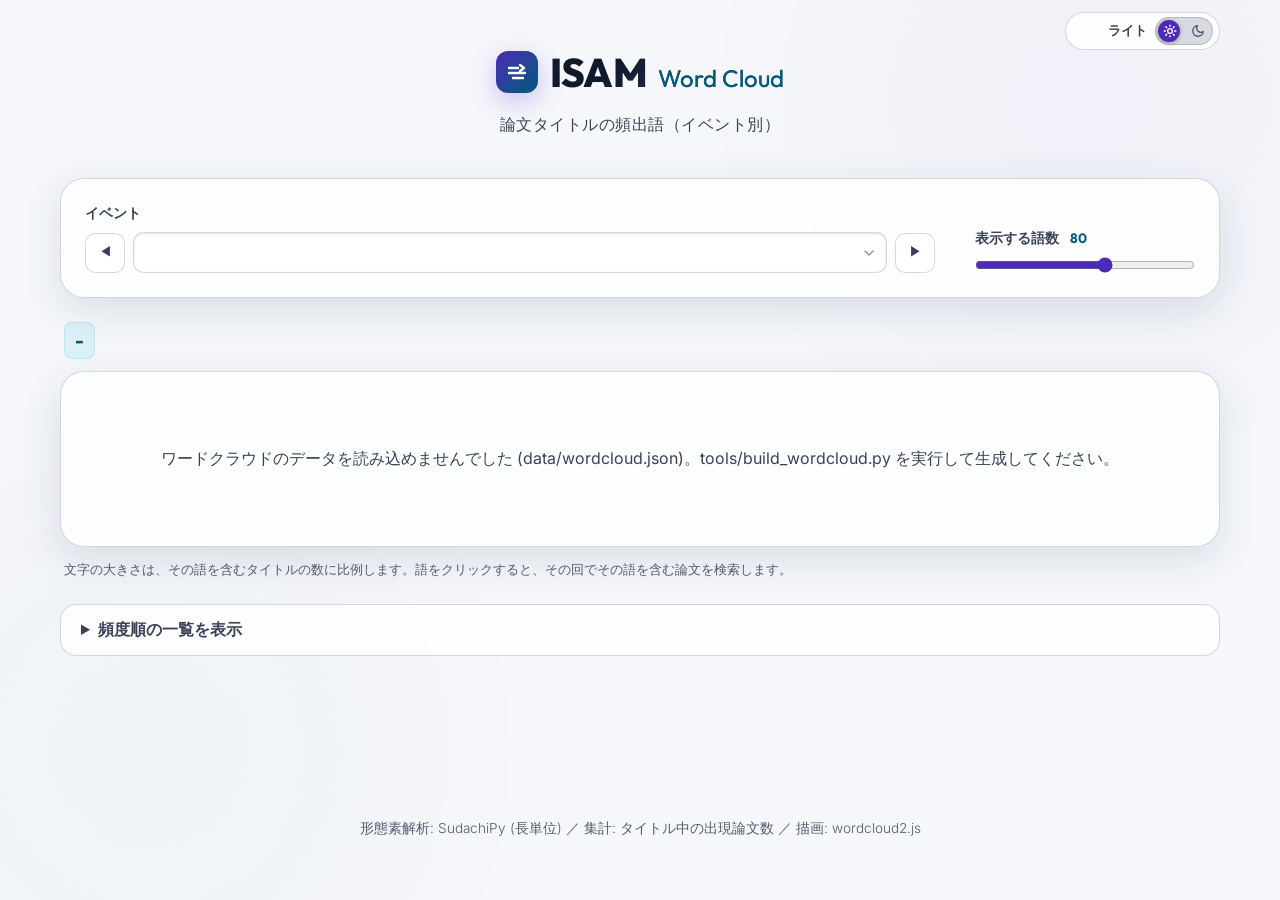
==== wordcloud.html @ af77910d "feat(wordcloud): add standalone wordcloud.html (wordcloud2.js, theme-aware) - イベント選択/語数スライダ/頻度順一覧/語ク" ====
<!DOCTYPE html>
<html lang="ja">
<head>
    <meta charset="UTF-8">
    <meta name="viewport" content="width=device-width, initial-scale=1.0">
    <title>ワードクラウド｜ISAM 情報セキュリティ学術研究マップ</title>
    <meta name="description" content="CSS・SCIS の各回の論文タイトルから形態素解析で抽出した頻出語をワードクラウドで表示します。">

    <!-- テーマ(ダーク/ライト)を描画前に適用: 保存値 → OS設定 → ダーク (index.html と共通) -->
    <script>
        (function () {
            var theme = 'dark';
            try {
                var saved = localStorage.getItem('isam-theme');
                if (saved === 'light' || saved === 'dark') {
                    theme = saved;
                } else if (window.matchMedia && window.matchMedia('(prefers-color-scheme: light)').matches) {
                    theme = 'light';
                }
            } catch (e) {
                if (window.matchMedia && window.matchMedia('(prefers-color-scheme: light)').matches) theme = 'light';
            }
            document.documentElement.setAttribute('data-theme', theme);
        })();
    </script>

    <link rel="preconnect" href="https://fonts.googleapis.com">
    <link rel="preconnect" href="https://fonts.gstatic.com" crossorigin>
    <link href="https://fonts.googleapis.com/css2?family=Inter:wght@300;400;500;600;700&family=Outfit:wght@400;600;700;800&display=swap" rel="stylesheet">
    <link rel="stylesheet" href="css/style.css">
    <link rel="stylesheet" href="css/wordcloud.css">
</head>
<body>
    <div class="bg-glow-container">
        <div class="bg-glow bg-glow-1"></div>
        <div class="bg-glow bg-glow-2"></div>
    </div>

    <div class="app-container">
        <header class="app-header">
            <!-- テーマ切替スイッチ (ダーク/ライト) -->
            <button type="button" id="theme-toggle" class="theme-toggle" role="switch" aria-checked="true" aria-label="ダークモード" title="ダークモード / ライトモードを切り替え">
                <span class="theme-toggle-label" id="theme-toggle-label">ダーク</span>
                <span class="theme-toggle-track" aria-hidden="true">
                    <span class="theme-toggle-thumb"></span>
                    <svg class="icon-sun" viewBox="0 0 24 24" fill="none" stroke="currentColor" stroke-width="2.4" stroke-linecap="round" stroke-linejoin="round">
                        <circle cx="12" cy="12" r="4"/>
                        <path d="M12 2v2M12 20v2M4.9 4.9l1.4 1.4M17.7 17.7l1.4 1.4M2 12h2M20 12h2M4.9 19.1l1.4-1.4M17.7 6.3l1.4-1.4"/>
                    </svg>
                    <svg class="icon-moon" viewBox="0 0 24 24" fill="none" stroke="currentColor" stroke-width="2.4" stroke-linecap="round" stroke-linejoin="round">
                        <path d="M21 12.8A9 9 0 1 1 11.2 3a7 7 0 0 0 9.8 9.8z"/>
                    </svg>
                </span>
            </button>

            <div class="logo-area">
                <span class="logo-icon">
                    <svg width="24" height="24" viewBox="0 0 24 24" fill="none" xmlns="http://www.w3.org/2000/svg" aria-hidden="true">
                        <path d="M4 8h9M4 13h16M8 18h10M15 5l4 3-4 3" stroke="currentColor" stroke-width="2.4" stroke-linecap="round" stroke-linejoin="round"/>
                    </svg>
                </span>
                <h1>ISAM <span class="subtitle">Word Cloud</span></h1>
            </div>
            <p class="tagline">論文タイトルの頻出語（イベント別）</p>
        </header>

        <main class="search-dashboard">
            <!-- 操作パネル -->
            <section class="search-control-panel wc-controls" aria-label="表示の設定">
                <div class="wc-field wc-field-event">
                    <label for="wc-event" class="wc-label">イベント</label>
                    <div class="wc-event-row">
                        <button type="button" id="wc-prev" class="wc-step" aria-label="前のイベント" title="前のイベント">&#9664;</button>
                        <select id="wc-event" class="sort-select wc-select" aria-label="イベントを選択"></select>
                        <button type="button" id="wc-next" class="wc-step" aria-label="次のイベント" title="次のイベント">&#9654;</button>
                    </div>
                </div>
                <div class="wc-field">
                    <label for="wc-top" class="wc-label">表示する語数 <output id="wc-top-out" for="wc-top">80</output></label>
                    <input type="range" id="wc-top" class="wc-range" min="20" max="120" step="10" value="80">
                </div>
            </section>

            <!-- ワードクラウド本体 -->
            <section class="wc-stage" aria-live="polite">
                <div class="status-bar">
                    <div class="stats"><span class="count-badge" id="wc-papers">-</span><span id="wc-meta" class="total-count"></span></div>
                    <div class="total-count" id="wc-generated"></div>
                </div>
                <div class="wc-canvas-wrap" id="wc-canvas-wrap">
                    <canvas id="wc-canvas" role="img" aria-label="ワードクラウド（頻度順の一覧は下の表でも確認できます）"></canvas>
                    <div class="wc-tooltip hide" id="wc-tooltip" role="status"></div>
                    <div class="wc-message hide" id="wc-message"></div>
                </div>
                <p class="wc-hint">文字の大きさは、その語を含むタイトルの数に比例します。語をクリックすると、その回でその語を含む論文を検索します。</p>
            </section>

            <!-- 頻度順の一覧 (色や位置に頼らず数値でも確認できる) -->
            <details class="wc-list" id="wc-list-details">
                <summary>頻度順の一覧を表示</summary>
                <ol class="wc-list-items" id="wc-list-items"></ol>
            </details>
        </main>

        <footer class="app-footer">
            <p>形態素解析: SudachiPy (長単位) ／ 集計: タイトル中の出現論文数 ／ 描画: wordcloud2.js</p>
        </footer>
    </div>

    <script src="js/vendor/wordcloud2.js"></script>
    <script src="js/wordcloud.js"></script>
</body>
</html>
---- css/style.css ----
/* ==========================================================================
   学会プログラム全文検索Webアプリ プレミアムデザインシステム (style.css)
   ========================================================================== */

/* 1. デザインシステム・トークン定義 */
:root {
    /* カラーパレット (HSL) */
    --hue-primary: 255; /* パープル */
    --hue-secondary: 195; /* スカイブルー/シアン (CUD対応・色覚多様性の方でも最も見分けやすいカラー) */
    
    --primary: hsl(var(--hue-primary), 85%, 65%);
    --primary-glow: hsla(var(--hue-primary), 85%, 65%, 0.3);
    --secondary: hsl(var(--hue-secondary), 90%, 50%);
    --secondary-glow: hsla(var(--hue-secondary), 90%, 50%, 0.25);
    
    /* 背景色（リッチなダークトーン） */
    --bg-dark: hsl(225, 25%, 6%);
    --bg-card: hsla(225, 20%, 12%, 0.7);
    --bg-card-hover: hsla(225, 20%, 16%, 0.85);
    --bg-panel: hsla(225, 20%, 10%, 0.75);
    
    /* ボーダー */
    --border-color: hsla(225, 15%, 100%, 0.08);
    --border-hover: hsla(var(--hue-primary), 85%, 65%, 0.4);
    --border-secondary: hsla(var(--hue-secondary), 90%, 50%, 0.4);
    
    /* テキストカラー (CUD配慮: コントラスト比の確保) */
    --text-primary: hsl(220, 20%, 94%);
    --text-muted: hsl(220, 15%, 72%);
    --text-dim: hsl(220, 12%, 55%);

    /* テーマ依存の面・影・オーバーレイ (ダークテーマの値) */
    color-scheme: dark;
    --on-primary: white;
    --ov-02: rgba(255, 255, 255, 0.02);
    --ov-03: rgba(255, 255, 255, 0.03);
    --ov-04: hsla(225, 15%, 100%, 0.04);
    --ov-06: hsla(225, 10%, 100%, 0.06);
    --ov-08: rgba(255, 255, 255, 0.08);
    --ov-10: hsla(225, 10%, 100%, 0.1);
    --border-faint: rgba(255, 255, 255, 0.03);
    --field-bg: hsla(225, 20%, 6%, 0.5);
    --field-bg-focus: hsla(225, 20%, 6%, 0.8);
    --field-bg-soft: hsla(225, 20%, 6%, 0.4);
    --field-bg-hover: hsla(225, 20%, 6%, 0.7);
    --menu-bg: hsl(225, 22%, 10%);
    --shadow-panel: 0 12px 40px rgba(0, 0, 0, 0.25);
    --shadow-inset: inset 0 2px 4px rgba(0, 0, 0, 0.1);
    --shadow-card: 0 4px 18px rgba(0, 0, 0, 0.15);
    --shadow-card-hover: 0 8px 24px rgba(0, 0, 0, 0.3);
    --shadow-menu: 0 10px 30px rgba(0, 0, 0, 0.4);
    --logo-gradient: linear-gradient(135deg, #ffffff 30%, hsl(220, 15%, 80%) 100%);
    --skeleton-a: hsla(225, 20%, 12%, 0.5);
    --skeleton-b: hsla(225, 20%, 18%, 0.5);
    --glow-opacity: 1;
    /* 受賞バッジの色 (ダーク: 明るい文字) */
    --badge-fg-s: 90%;
    --badge-fg-l: 70%;
    --badge-bg-a: 0.12;
    --badge-bd-l: 55%;
    --badge-bd-a: 0.35;
}

/* ライトテーマ (カラーユニバーサルデザイン配慮:
   文字は本文で13:1以上・補助文字でも4.5:1以上のコントラストを確保し、
   状態は色だけでなく位置・アイコン・文字でも示す) */
:root[data-theme="light"] {
    color-scheme: light;
    --primary: hsl(var(--hue-primary), 62%, 44%);
    --primary-glow: hsla(var(--hue-primary), 62%, 44%, 0.22);
    --secondary: hsl(var(--hue-secondary), 100%, 24%);
    --secondary-glow: hsla(var(--hue-secondary), 100%, 24%, 0.18);

    --bg-dark: hsl(220, 33%, 97%);
    --bg-card: hsla(0, 0%, 100%, 0.88);
    --bg-card-hover: hsla(0, 0%, 100%, 1);
    --bg-panel: hsla(0, 0%, 100%, 0.82);

    --border-color: hsla(222, 30%, 25%, 0.2);
    --border-hover: hsla(var(--hue-primary), 62%, 44%, 0.6);
    --border-secondary: hsla(var(--hue-secondary), 100%, 24%, 0.55);

    --text-primary: hsl(222, 40%, 12%);
    --text-muted: hsl(222, 22%, 28%);
    --text-dim: hsl(222, 14%, 38%);

    --ov-02: rgba(20, 30, 70, 0.03);
    --ov-03: rgba(20, 30, 70, 0.04);
    --ov-04: rgba(20, 30, 70, 0.06);
    --ov-06: rgba(20, 30, 70, 0.07);
    --ov-08: rgba(20, 30, 70, 0.1);
    --ov-10: rgba(20, 30, 70, 0.16);
    --border-faint: rgba(20, 30, 70, 0.1);
    --field-bg: hsla(0, 0%, 100%, 0.95);
    --field-bg-focus: hsl(0, 0%, 100%);
    --field-bg-soft: hsla(0, 0%, 100%, 0.9);
    --field-bg-hover: hsl(0, 0%, 100%);
    --menu-bg: hsl(0, 0%, 100%);
    --shadow-panel: 0 12px 40px rgba(30, 40, 90, 0.12);
    --shadow-inset: inset 0 1px 3px rgba(30, 40, 90, 0.12);
    --shadow-card: 0 3px 14px rgba(30, 40, 90, 0.1);
    --shadow-card-hover: 0 8px 24px rgba(30, 40, 90, 0.18);
    --shadow-menu: 0 10px 30px rgba(30, 40, 90, 0.2);
    --logo-gradient: linear-gradient(135deg, hsl(222, 45%, 12%) 30%, hsl(222, 30%, 30%) 100%);
    --skeleton-a: hsla(222, 30%, 90%, 0.8);
    --skeleton-b: hsla(222, 30%, 96%, 0.9);
    --glow-opacity: 0.45;
    --badge-fg-s: 90%;
    --badge-fg-l: 24%;
    --badge-bg-a: 0.16;
    --badge-bd-l: 32%;
    --badge-bd-a: 0.7;
    
    /* アニメーション */
    --transition-smooth: all 0.3s cubic-bezier(0.25, 0.8, 0.25, 1);
    --transition-fast: all 0.15s ease;
    
    /* フォント */
    --font-heading: 'Outfit', 'Inter', -apple-system, BlinkMacSystemFont, "Segoe UI", Roboto, sans-serif;
    --font-body: 'Inter', -apple-system, BlinkMacSystemFont, "Segoe UI", Roboto, sans-serif;
}

/* 2. 基本リセット */
*, *::before, *::after {
    box-sizing: border-box;
    margin: 0;
    padding: 0;
}

body {
    background-color: var(--bg-dark);
    color: var(--text-primary);
    font-family: var(--font-body);
    min-height: 100vh;
    overflow-x: hidden;
    line-height: 1.6;
    position: relative;
    transition: background-color 0.3s ease, color 0.3s ease;
}

/* 3. 背景グラデーション・光彩 (Glow Effects) */
.bg-glow-container {
    opacity: var(--glow-opacity);
    position: fixed;
    top: 0;
    left: 0;
    width: 100vw;
    height: 100vh;
    overflow: hidden;
    z-index: -1;
    pointer-events: none;
}

.bg-glow {
    position: absolute;
    width: 600px;
    height: 600px;
    border-radius: 50%;
    filter: blur(140px);
    opacity: 0.15;
    pointer-events: none;
    animation: pulseGlow 12s infinite alternate ease-in-out;
}

.bg-glow-1 {
    background: radial-gradient(circle, var(--primary) 0%, transparent 70%);
    top: -200px;
    right: -100px;
}

.bg-glow-2 {
    background: radial-gradient(circle, var(--secondary) 0%, transparent 70%);
    bottom: -150px;
    left: -150px;
    animation-delay: 3s;
}

@keyframes pulseGlow {
    0% { transform: scale(1) translate(0, 0); opacity: 0.12; }
    100% { transform: scale(1.15) translate(30px, 40px); opacity: 0.22; }
}

/* 4. アプリコンテナ */
.app-container {
    max-width: 1200px;
    margin: 0 auto;
    padding: 40px 20px;
    display: flex;
    flex-direction: column;
    min-height: 100vh;
}

/* 5. ヘッダー */
.app-header {
    text-align: center;
    margin-bottom: 40px;
    position: relative;
}

.logo-area {
    display: inline-flex;
    align-items: center;
    gap: 12px;
    margin-bottom: 8px;
}

.logo-icon {
    display: flex;
    align-items: center;
    justify-content: center;
    width: 42px;
    height: 42px;
    background: linear-gradient(135deg, var(--primary) 0%, var(--secondary) 100%);
    border-radius: 12px;
    color: white;
    box-shadow: 0 8px 24px hsla(var(--hue-primary), 85%, 65%, 0.35);
}

.logo-area h1 {
    font-family: var(--font-heading);
    font-size: 2.5rem;
    font-weight: 800;
    letter-spacing: -0.5px;
    background: var(--logo-gradient);
    -webkit-background-clip: text;
    -webkit-text-fill-color: transparent;
}

.logo-area .subtitle {
    font-weight: 400;
    color: var(--secondary);
    -webkit-text-fill-color: initial; /* グラデーション文字から解除 */
    background: none;
    font-size: 1.5rem;
    letter-spacing: 0;
    margin-left: 4px;
}

.tagline {
    font-size: 1rem;
    color: var(--text-muted);
    font-weight: 300;
    letter-spacing: 0.5px;
}

/* 6. 検索ダッシュボード & コントロールパネル */
.search-dashboard {
    flex-grow: 1;
    display: flex;
    flex-direction: column;
    gap: 24px;
}

.search-control-panel {
    background: var(--bg-panel);
    border: 1px solid var(--border-color);
    border-radius: 24px;
    padding: 24px;
    backdrop-filter: blur(16px);
    -webkit-backdrop-filter: blur(16px);
    box-shadow: var(--shadow-panel);
    display: flex;
    flex-direction: column;
    gap: 20px;
    position: relative;
    z-index: 10;
}

/* 検索ボックス */
.search-box-wrapper {
    position: relative;
    display: flex;
    align-items: center;
}

.search-icon-inside {
    position: absolute;
    left: 20px;
    color: var(--text-dim);
    display: flex;
    align-items: center;
    pointer-events: none;
    transition: var(--transition-fast);
}

#search-input {
    width: 100%;
    padding: 18px 60px 18px 56px;
    background-color: var(--field-bg);
    border: 1.5px solid var(--border-color);
    border-radius: 16px;
    color: var(--text-primary);
    font-family: var(--font-body);
    font-size: 1.1rem;
    outline: none;
    transition: var(--transition-smooth);
    box-shadow: var(--shadow-inset);
}

#search-input:focus {
    border-color: var(--primary);
    background-color: var(--field-bg-focus);
    box-shadow: 0 0 0 1px var(--primary), 0 0 24px var(--primary-glow);
}

#search-input:focus + .search-icon-inside {
    color: var(--primary);
}

#search-input::placeholder {
    color: var(--text-dim);
    font-weight: 300;
}

#clear-btn {
    position: absolute;
    right: 18px;
    background: transparent;
    border: none;
    color: var(--text-dim);
    cursor: pointer;
    display: flex;
    align-items: center;
    justify-content: center;
    width: 28px;
    height: 28px;
    border-radius: 50%;
    transition: var(--transition-fast);
    opacity: 0;
    pointer-events: none;
}

#clear-btn.show {
    opacity: 1;
    pointer-events: auto;
}

#clear-btn:hover {
    background-color: var(--ov-08);
    color: var(--text-primary);
}

/* フィルターパネル */
.filter-panel {
    display: flex;
    flex-direction: column;
    gap: 16px;
    padding-top: 16px;
    border-top: 1px solid var(--border-color);
}

.dynamic-filters-wrapper {
    display: flex;
    flex-direction: column;
    gap: 14px;
    width: 100%;
}

/* 動的ドロップダウンフィルター用のスタイル */
.dropdown-filters-row {
    display: flex;
    gap: 16px;
    flex-wrap: wrap;
    width: 100%;
}

.custom-dropdown {
    position: relative;
    display: inline-block;
    min-width: 220px;
}

.dropdown-trigger {
    width: 100%;
    padding: 10px 16px;
    background: var(--field-bg-soft);
    border: 1px solid var(--border-color);
    border-radius: 12px;
    color: var(--text-primary);
    font-family: var(--font-body);
    font-size: 0.9rem;
    font-weight: 500;
    text-align: left;
    cursor: pointer;
    display: flex;
    justify-content: space-between;
    align-items: center;
    transition: var(--transition-smooth);
    user-select: none;
}

.dropdown-trigger:hover, .custom-dropdown.open .dropdown-trigger {
    border-color: var(--primary);
    background: var(--field-bg-hover);
    box-shadow: 0 0 15px var(--primary-glow);
}

.dropdown-arrow {
    display: flex;
    align-items: center;
    color: var(--text-dim);
    transition: transform 0.3s ease;
}

.custom-dropdown.open .dropdown-arrow {
    transform: rotate(180deg);
    color: var(--primary);
}

.dropdown-menu {
    position: absolute;
    top: calc(100% + 8px);
    left: 0;
    width: 100%;
    max-height: 280px;
    overflow-y: auto;
    background: var(--menu-bg);
    border: 1px solid var(--border-color);
    border-radius: 14px;
    padding: 8px;
    z-index: 100;
    box-shadow: var(--shadow-menu);
    backdrop-filter: blur(16px);
    -webkit-backdrop-filter: blur(16px);
    display: none;
    flex-direction: column;
    gap: 2px;
    animation: dropdownFadeIn 0.2s cubic-bezier(0.25, 0.8, 0.25, 1);
}

@keyframes dropdownFadeIn {
    from { opacity: 0; transform: translateY(-8px); }
    to { opacity: 1; transform: translateY(0); }
}

.custom-dropdown.open .dropdown-menu {
    display: flex;
}

.dropdown-item {
    display: flex;
    align-items: center;
    gap: 10px;
    padding: 8px 12px;
    border-radius: 8px;
    color: var(--text-muted);
    font-size: 0.85rem;
    font-weight: 500;
    cursor: pointer;
    transition: var(--transition-fast);
    user-select: none;
}

.dropdown-item:hover {
    background: var(--ov-04);
    color: var(--text-primary);
}

.dropdown-divider {
    height: 1px;
    background: var(--border-color);
    margin: 4px 6px;
}

/* チェックボックスのカスタムデザイン */
.dropdown-item input[type="checkbox"] {
    position: absolute;
    opacity: 0;
    cursor: pointer;
    height: 0;
    width: 0;
}

.checkbox-custom {
    position: relative;
    height: 16px;
    width: 16px;
    background-color: var(--ov-06);
    border: 1px solid var(--border-color);
    border-radius: 4px;
    transition: var(--transition-fast);
}

.dropdown-item:hover .checkbox-custom {
    border-color: var(--text-dim);
}

.dropdown-item input:checked ~ .checkbox-custom {
    background-color: var(--primary);
    border-color: transparent;
}

.dropdown-item input:indeterminate ~ .checkbox-custom {
    background-color: var(--secondary);
    border-color: transparent;
}

/* チェックマークの描画 */
.checkbox-custom::after {
    content: "";
    position: absolute;
    display: none;
    left: 5px;
    top: 2px;
    width: 4px;
    height: 8px;
    border: solid var(--on-primary);
    border-width: 0 2px 2px 0;
    transform: rotate(45deg);
}

.dropdown-item input:checked ~ .checkbox-custom::after {
    display: block;
}

/* 半選択マークの描画 */
.checkbox-custom::before {
    content: "";
    position: absolute;
    display: none;
    left: 4px;
    top: 7px;
    width: 8px;
    height: 2px;
    background-color: var(--on-primary);
}

.dropdown-item input:indeterminate ~ .checkbox-custom::before {
    display: block;
}

.dropdown-item .item-text {
    flex-grow: 1;
}

.options-group {
    display: flex;
    gap: 20px;
    flex-wrap: wrap;
    padding-top: 12px;
    border-top: 1px dashed var(--border-color);
}

/* トグルスイッチ */
.toggle-switch {
    display: flex;
    align-items: center;
    gap: 10px;
    cursor: pointer;
    user-select: none;
    line-height: 1;
    height: 24px;
}

.toggle-switch input {
    display: none;
}

.slider {
    position: relative;
    display: inline-block;
    width: 36px;
    height: 20px;
    background-color: var(--ov-10);
    border-radius: 20px;
    transition: var(--transition-fast);
}

.slider::before {
    content: "";
    position: absolute;
    height: 14px;
    width: 14px;
    left: 3px;
    bottom: 3px;
    background-color: var(--text-muted);
    border-radius: 50%;
    transition: var(--transition-fast);
}

.toggle-switch input:checked + .slider {
    background-color: var(--secondary);
}

.toggle-switch input:checked + .slider::before {
    transform: translateX(16px);
    background-color: var(--on-primary);
}

.toggle-label {
    font-size: 0.85rem;
    color: var(--text-muted);
    font-weight: 500;
    transition: var(--transition-fast);
}

.toggle-switch:hover .toggle-label {
    color: var(--text-primary);
}

.toggle-switch input:checked ~ .toggle-label {
    color: var(--text-primary);
}

/* 7. ステータスバー（ヒット件数表示） */
.status-bar {
    display: flex;
    justify-content: space-between;
    align-items: center;
    padding: 0 4px;
}

.stats {
    font-size: 0.95rem;
    color: var(--text-muted);
    display: flex;
    align-items: center;
    gap: 6px;
}

.count-badge {
    font-family: var(--font-heading);
    font-size: 1.2rem;
    font-weight: 700;
    color: var(--secondary);
    background: hsla(var(--hue-secondary), 85%, 48%, 0.1);
    padding: 2px 10px;
    border-radius: 8px;
    border: 1px solid hsla(var(--hue-secondary), 85%, 48%, 0.15);
}

.total-count {
    color: var(--text-dim);
    font-size: 0.85rem;
}

/* ローダー */
.loader {
    display: flex;
    align-items: center;
    gap: 10px;
    font-size: 0.9rem;
    color: var(--text-muted);
}

.spinner {
    width: 18px;
    height: 18px;
    border: 2px solid var(--ov-06);
    border-top: 2px solid var(--secondary);
    border-radius: 50%;
    animation: spin 0.8s linear infinite;
}

@keyframes spin {
    0% { transform: rotate(0deg); }
    100% { transform: rotate(360deg); }
}

/* 8. 検索結果表示リスト */
.results-list {
    display: flex;
    flex-direction: column;
    gap: 16px;
    animation: fadeIn 0.4s ease;
}

@keyframes fadeIn {
    from { opacity: 0; transform: translateY(10px); }
    to { opacity: 1; transform: translateY(0); }
}

/* 9. 論文リストアイテム (Paper List Item) のプレミアムデザイン */
.paper-item {
    background: var(--bg-card);
    border: 1px solid var(--border-color);
    border-radius: 16px;
    padding: 20px 24px;
    display: flex;
    flex-direction: column;
    gap: 12px;
    position: relative;
    overflow: hidden;
    backdrop-filter: blur(12px);
    -webkit-backdrop-filter: blur(12px);
    transition: var(--transition-smooth);
    box-shadow: var(--shadow-card);
}

/* 左端の装飾用カラーボーダー */
.paper-item::before {
    content: "";
    position: absolute;
    top: 0;
    left: 0;
    bottom: 0;
    width: 4px;
    background: linear-gradient(to bottom, var(--primary), var(--secondary));
    opacity: 0.6;
    transition: var(--transition-smooth);
}

/* ホバーエフェクト */
.paper-item:hover {
    background: var(--bg-card-hover);
    transform: translateX(4px);
    border-color: var(--border-hover);
    box-shadow: var(--shadow-card-hover), 0 0 15px var(--primary-glow);
}

.paper-item:hover::before {
    width: 6px;
    opacity: 1;
}

/* ヘッダー */
.item-header {
    display: flex;
    justify-content: space-between;
    align-items: center;
    gap: 12px;
}

.paper-id {
    font-family: var(--font-heading);
    font-weight: 700;
    font-size: 0.9rem;
    color: var(--secondary);
    background: hsla(var(--hue-secondary), 85%, 48%, 0.1);
    border: 1px solid hsla(var(--hue-secondary), 85%, 48%, 0.2);
    padding: 2px 8px;
    border-radius: 6px;
    letter-spacing: 0.5px;
    white-space: nowrap;
}

/* 受賞バッジ */
.id-group {
    display: flex;
    flex-wrap: wrap;
    align-items: center;
    gap: 6px;
}

.award-badge {
    font-size: 0.75rem;
    font-weight: 600;
    padding: 2px 8px;
    border-radius: 6px;
    white-space: nowrap;
    color: hsl(var(--h, 45), var(--badge-fg-s), var(--badge-fg-l));
    background: hsla(var(--h, 45), 90%, 55%, var(--badge-bg-a));
    border: 1px solid hsla(var(--h, 45), 90%, var(--badge-bd-l), var(--badge-bd-a));
}
.award-best { --h: 45; }
.award-excellent { --h: 35; }
.award-encouragement { --h: 160; }
.award-student { --h: 205; }
.award-concept { --h: 280; }
.award-ethical { --h: 330; }
.award-workshop { --h: 250; }
.award-demo { --h: 190; }
.award-anniv { --h: 15; }
.award-poster { --h: 100; }
.award-innovation { --h: 270; }
.award-scis { --h: 215; }

/* 企画招待講演用の特別IDデザイン */
.paper-item.invited .paper-id {
    color: var(--primary);
    background: hsla(var(--hue-primary), 85%, 65%, 0.1);
    border-color: hsla(var(--hue-primary), 85%, 65%, 0.2);
}

.paper-item.invited::before {
    background: linear-gradient(to bottom, var(--primary), hsl(280, 85%, 60%));
}

.session-badge {
    font-size: 0.75rem;
    color: var(--text-dim);
    font-weight: 600;
    background: var(--ov-03);
    border: 1px solid var(--border-color);
    padding: 2px 8px;
    border-radius: 6px;
    max-width: 60%;
    overflow: hidden;
    text-overflow: ellipsis;
    white-space: nowrap;
    text-align: right;
}

/* 論文タイトル */
.paper-title {
    font-size: 1.15rem;
    font-weight: 600;
    color: var(--text-primary);
    line-height: 1.4;
    word-break: break-word;
    letter-spacing: -0.2px;
}

/* 著者リスト表示 (元のプログラム準拠の平文) */
.paper-authors {
    font-size: 0.9rem;
    color: var(--text-muted);
    line-height: 1.5;
    word-break: break-all;
}

.author-span {
    display: inline;
}

/* 登壇者の太字または色強調 */
.author-span.presenter {
    color: var(--text-primary);
}

.presenter-symbol {
    color: var(--secondary);
    font-weight: bold;
    margin-right: 2px;
    text-shadow: 0 0 6px var(--secondary-glow);
}

/* クリッカブル著者名 */
.clickable-author {
    cursor: pointer;
    font-weight: 500;
    transition: var(--transition-fast);
    padding: 0 1px;
}

.clickable-author:hover {
    color: var(--secondary);
    text-decoration: underline;
    text-underline-offset: 3px;
}

/* クリッカブル所属 */
.author-affs {
    color: var(--text-dim);
    font-size: 0.82rem;
}

.clickable-aff {
    cursor: pointer;
    transition: var(--transition-fast);
    padding: 0 1px;
}

.clickable-aff:hover {
    color: var(--primary);
    text-decoration: underline;
    text-underline-offset: 3px;
}

/* フッター */
.item-footer {
    display: flex;
    justify-content: flex-end;
    align-items: center;
    margin-top: 4px;
    padding-top: 8px;
    border-top: 1px solid var(--border-faint);
}

.event-label {
    font-family: var(--font-heading);
    font-size: 0.75rem;
    font-weight: 700;
    color: var(--text-dim);
    letter-spacing: 0.5px;
}

/* 10. 空状態 (Empty State) */
.empty-state {
    text-align: center;
    padding: 80px 20px;
    background: var(--bg-panel);
    border: 1px solid var(--border-color);
    border-radius: 24px;
    backdrop-filter: blur(12px);
    display: flex;
    flex-direction: column;
    align-items: center;
    justify-content: center;
    gap: 16px;
    animation: fadeIn 0.4s ease;
}

.empty-icon {
    color: var(--text-dim);
    opacity: 0.4;
    animation: float 4s infinite ease-in-out;
}

@keyframes float {
    0%, 100% { transform: translateY(0); }
    50% { transform: translateY(-10px); }
}

.empty-state h3 {
    font-family: var(--font-heading);
    font-size: 1.4rem;
    font-weight: 600;
    color: var(--text-primary);
}

.empty-state p {
    color: var(--text-muted);
    font-size: 0.95rem;
    max-width: 400px;
}

/* 11. スケルトンローディング (Skeleton Screens) */
.skeleton-list {
    display: flex;
    flex-direction: column;
    gap: 16px;
}

.skeleton-item {
    height: 110px;
    background: linear-gradient(90deg, 
        var(--skeleton-a) 25%, 
        var(--skeleton-b) 37%, 
        var(--skeleton-a) 63%
    );
    background-size: 400% 100%;
    border: 1px solid var(--border-color);
    border-radius: 16px;
    animation: skeleton-loading 1.4s ease infinite;
}

@keyframes skeleton-loading {
    0% { background-position: 100% 50%; }
    100% { background-position: 0 50%; }
}

/* 12. フッター */
.app-footer {
    text-align: center;
    padding-top: 60px;
    padding-bottom: 20px;
    color: var(--text-dim);
    font-size: 0.85rem;
    font-weight: 300;
}

/* 13. ユーティリティクラス */
.hide {
    display: none !important;
}

.animate-pulse {
    animation: pulse 2s cubic-bezier(0.4, 0, 0.6, 1) infinite;
}

@keyframes pulse {
    0%, 100% { opacity: 1; }
    50% { opacity: .5; }
}

/* 14. 学会公式リンク */
.event-link {
    color: var(--text-dim);
    text-decoration: none;
    font-family: var(--font-heading);
    font-size: 0.75rem;
    font-weight: 700;
    letter-spacing: 0.5px;
    transition: var(--transition-fast);
    display: inline-flex;
    align-items: center;
    gap: 4px;
    padding: 2px 6px;
    background: var(--ov-02);
    border: 1px solid var(--border-color);
    border-radius: 6px;
}

.event-link:hover {
    color: var(--secondary);
    background: hsla(var(--hue-secondary), 85%, 48%, 0.08);
    border-color: var(--border-secondary);
    box-shadow: 0 0 10px var(--secondary-glow);
    text-shadow: 0 0 6px var(--secondary-glow);
}

.link-arrow {
    font-size: 0.65rem;
    transition: transform 0.2s ease;
}

.event-link:hover .link-arrow {
    transform: translate(1px, -1px);
}

/* 15. ソートセレクター */
.status-bar-right {
    display: flex;
    align-items: center;
    gap: 16px;
}

.sort-selector-wrapper {
    display: flex;
    align-items: center;
    gap: 8px;
}

.sort-label {
    font-size: 0.8rem;
    color: var(--text-dim);
    font-weight: 500;
}

.sort-select {
    padding: 8px 30px 8px 12px;
    background: var(--field-bg-soft);
    border: 1px solid var(--border-color);
    border-radius: 10px;
    color: var(--text-muted);
    font-family: var(--font-body);
    font-size: 0.8rem;
    font-weight: 600;
    cursor: pointer;
    outline: none;
    transition: var(--transition-smooth);
    appearance: none;
    -webkit-appearance: none;
    background-image: url("data:image/svg+xml,%3Csvg width='10' height='6' viewBox='0 0 10 6' fill='none' xmlns='http://www.w3.org/2000/svg'%3E%3Cpath d='M1 1L5 5L9 1' stroke='%238e9aab' stroke-width='1.5' stroke-linecap='round' stroke-linejoin='round'/%3E%3C/svg%3E");
    background-repeat: no-repeat;
    background-position: right 12px center;
    backdrop-filter: blur(8px);
    -webkit-backdrop-filter: blur(8px);
    box-shadow: var(--shadow-inset);
}

.sort-select:hover {
    border-color: var(--border-hover);
    color: var(--text-primary);
    background-color: var(--field-bg-hover);
    box-shadow: 0 0 10px var(--primary-glow);
}

.sort-select:focus {
    border-color: var(--primary);
    box-shadow: 0 0 12px var(--primary-glow);
    color: var(--text-primary);
}

.sort-select option {
    background: var(--menu-bg);
    color: var(--text-primary);
    padding: 8px;
}

/* 参考文献コピーボタン */
.cite-buttons {
    display: flex;
    gap: 6px;
    margin-right: auto;
}

.cite-btn {
    font-family: var(--font-heading);
    font-size: 0.7rem;
    font-weight: 700;
    letter-spacing: 0.5px;
    color: var(--text-dim);
    background: transparent;
    border: 1px solid var(--border-color);
    border-radius: 6px;
    padding: 2px 8px;
    cursor: pointer;
    transition: color 0.2s, border-color 0.2s;
}

.cite-btn:hover,
.cite-btn.copied {
    color: var(--primary);
    border-color: var(--primary);
}

/* 16. テーマ切替スイッチ (右上) */
.theme-toggle {
    position: absolute;
    top: -28px;
    right: 0;
    display: inline-flex;
    align-items: center;
    gap: 8px;
    padding: 4px 6px 4px 12px;
    background: var(--field-bg-soft);
    border: 1px solid var(--border-color);
    border-radius: 999px;
    color: var(--text-muted);
    font-family: var(--font-body);
    font-size: 0.8rem;
    font-weight: 600;
    cursor: pointer;
    transition: var(--transition-smooth);
    user-select: none;
    z-index: 20;
}

.theme-toggle:hover {
    border-color: var(--primary);
    color: var(--text-primary);
    box-shadow: 0 0 12px var(--primary-glow);
}

.theme-toggle-label {
    min-width: 5.4em;
    text-align: right;
}

.theme-toggle-track {
    position: relative;
    display: inline-flex;
    align-items: center;
    justify-content: space-between;
    width: 58px;
    height: 28px;
    padding: 0 7px;
    border-radius: 999px;
    background: var(--ov-10);
    border: 1px solid var(--border-color);
}

.theme-toggle-track svg {
    position: relative;
    z-index: 1;
    width: 14px;
    height: 14px;
    color: var(--text-dim);
}

/* つまみ: ライトは左(太陽)、ダークは右(月)。位置とアイコンの形でも状態が分かる */
.theme-toggle-thumb {
    position: absolute;
    top: 2px;
    left: 2px;
    width: 22px;
    height: 22px;
    border-radius: 50%;
    background: var(--primary);
    box-shadow: 0 1px 4px rgba(0, 0, 0, 0.35);
    transition: transform 0.25s cubic-bezier(0.25, 0.8, 0.25, 1);
}

:root[data-theme="dark"] .theme-toggle-thumb {
    transform: translateX(30px);
}

:root[data-theme="light"] .theme-toggle-track .icon-sun,
:root[data-theme="dark"] .theme-toggle-track .icon-moon {
    color: var(--on-primary);
}

.theme-toggle:focus-visible {
    outline: 3px solid var(--primary);
    outline-offset: 2px;
}

@media (prefers-reduced-motion: reduce) {
    .theme-toggle-thumb, body { transition: none; }
}
---- css/wordcloud.css ----
/* ==========================================================================
   ワードクラウドページ専用スタイル (wordcloud.html)。共通トークンは style.css を利用
   ========================================================================== */

.wc-controls {
    flex-direction: row;
    flex-wrap: wrap;
    align-items: flex-end;
    gap: 24px 40px;
}

.wc-field {
    display: flex;
    flex-direction: column;
    gap: 8px;
    min-width: 220px;
}

.wc-field-event {
    flex: 1 1 360px;
}

.wc-label {
    font-size: 0.85rem;
    font-weight: 600;
    color: var(--text-muted);
}

.wc-label output {
    margin-left: 8px;
    font-family: var(--font-heading);
    font-weight: 700;
    color: var(--secondary);
}

.wc-event-row {
    display: flex;
    align-items: center;
    gap: 8px;
}

.wc-select {
    flex: 1;
    min-width: 0;
    font-size: 0.95rem;
    padding-top: 10px;
    padding-bottom: 10px;
}

.wc-step {
    flex: none;
    width: 40px;
    height: 40px;
    border-radius: 10px;
    border: 1px solid var(--border-color);
    background: var(--field-bg-soft);
    color: var(--text-muted);
    font-size: 0.8rem;
    cursor: pointer;
    transition: var(--transition-smooth);
}

.wc-step:hover:not(:disabled) {
    border-color: var(--primary);
    color: var(--text-primary);
    box-shadow: 0 0 10px var(--primary-glow);
}

.wc-step:disabled {
    opacity: 0.35;
    cursor: not-allowed;
}

.wc-step:focus-visible,
.wc-select:focus-visible,
.wc-range:focus-visible,
.wc-list summary:focus-visible {
    outline: 3px solid var(--primary);
    outline-offset: 2px;
}

.wc-range {
    width: 100%;
    accent-color: var(--primary);
}

/* ステージ */
.wc-stage {
    display: flex;
    flex-direction: column;
    gap: 12px;
}

.wc-canvas-wrap {
    position: relative;
    width: 100%;
    background: var(--bg-panel);
    border: 1px solid var(--border-color);
    border-radius: 24px;
    padding: 12px;
    box-shadow: var(--shadow-panel);
    overflow: hidden;
}

.wc-canvas-wrap canvas {
    display: block;
    margin: 0 auto;
    max-width: 100%;
}

.wc-tooltip {
    position: absolute;
    z-index: 5;
    pointer-events: none;
    padding: 4px 10px;
    border-radius: 8px;
    background: var(--menu-bg);
    color: var(--text-primary);
    border: 1px solid var(--border-hover);
    box-shadow: var(--shadow-menu);
    font-size: 0.85rem;
    font-weight: 600;
    white-space: nowrap;
}

.wc-message {
    position: absolute;
    inset: 0;
    display: flex;
    align-items: center;
    justify-content: center;
    text-align: center;
    padding: 24px;
    color: var(--text-muted);
}

.wc-hint {
    font-size: 0.82rem;
    color: var(--text-dim);
    padding: 0 4px;
}

/* 頻度順の一覧 */
.wc-list {
    background: var(--bg-panel);
    border: 1px solid var(--border-color);
    border-radius: 16px;
    padding: 12px 20px;
}

.wc-list summary {
    cursor: pointer;
    font-weight: 600;
    color: var(--text-muted);
    border-radius: 6px;
}

.wc-list summary:hover {
    color: var(--text-primary);
}

.wc-list-items {
    margin-top: 14px;
    padding-left: 0;
    list-style: none;
    display: grid;
    grid-template-columns: repeat(auto-fill, minmax(190px, 1fr));
    gap: 4px 20px;
    counter-reset: rank;
}

.wc-list-items li {
    counter-increment: rank;
    display: flex;
    align-items: baseline;
    gap: 8px;
    font-size: 0.9rem;
}

.wc-list-items li::before {
    content: counter(rank);
    min-width: 1.8em;
    text-align: right;
    color: var(--text-dim);
    font-variant-numeric: tabular-nums;
    font-size: 0.78rem;
}

.wc-list-items a {
    color: var(--text-primary);
    text-decoration: none;
    border-bottom: 1px dotted var(--text-dim);
}

.wc-list-items a:hover,
.wc-list-items a:focus-visible {
    color: var(--secondary);
    border-bottom-style: solid;
}

.wc-list-items .wc-count {
    margin-left: auto;
    color: var(--text-muted);
    font-variant-numeric: tabular-nums;
    font-size: 0.82rem;
}

@media (max-width: 600px) {
    .wc-controls { padding: 16px; }
    .wc-canvas-wrap { padding: 6px; border-radius: 16px; }
}
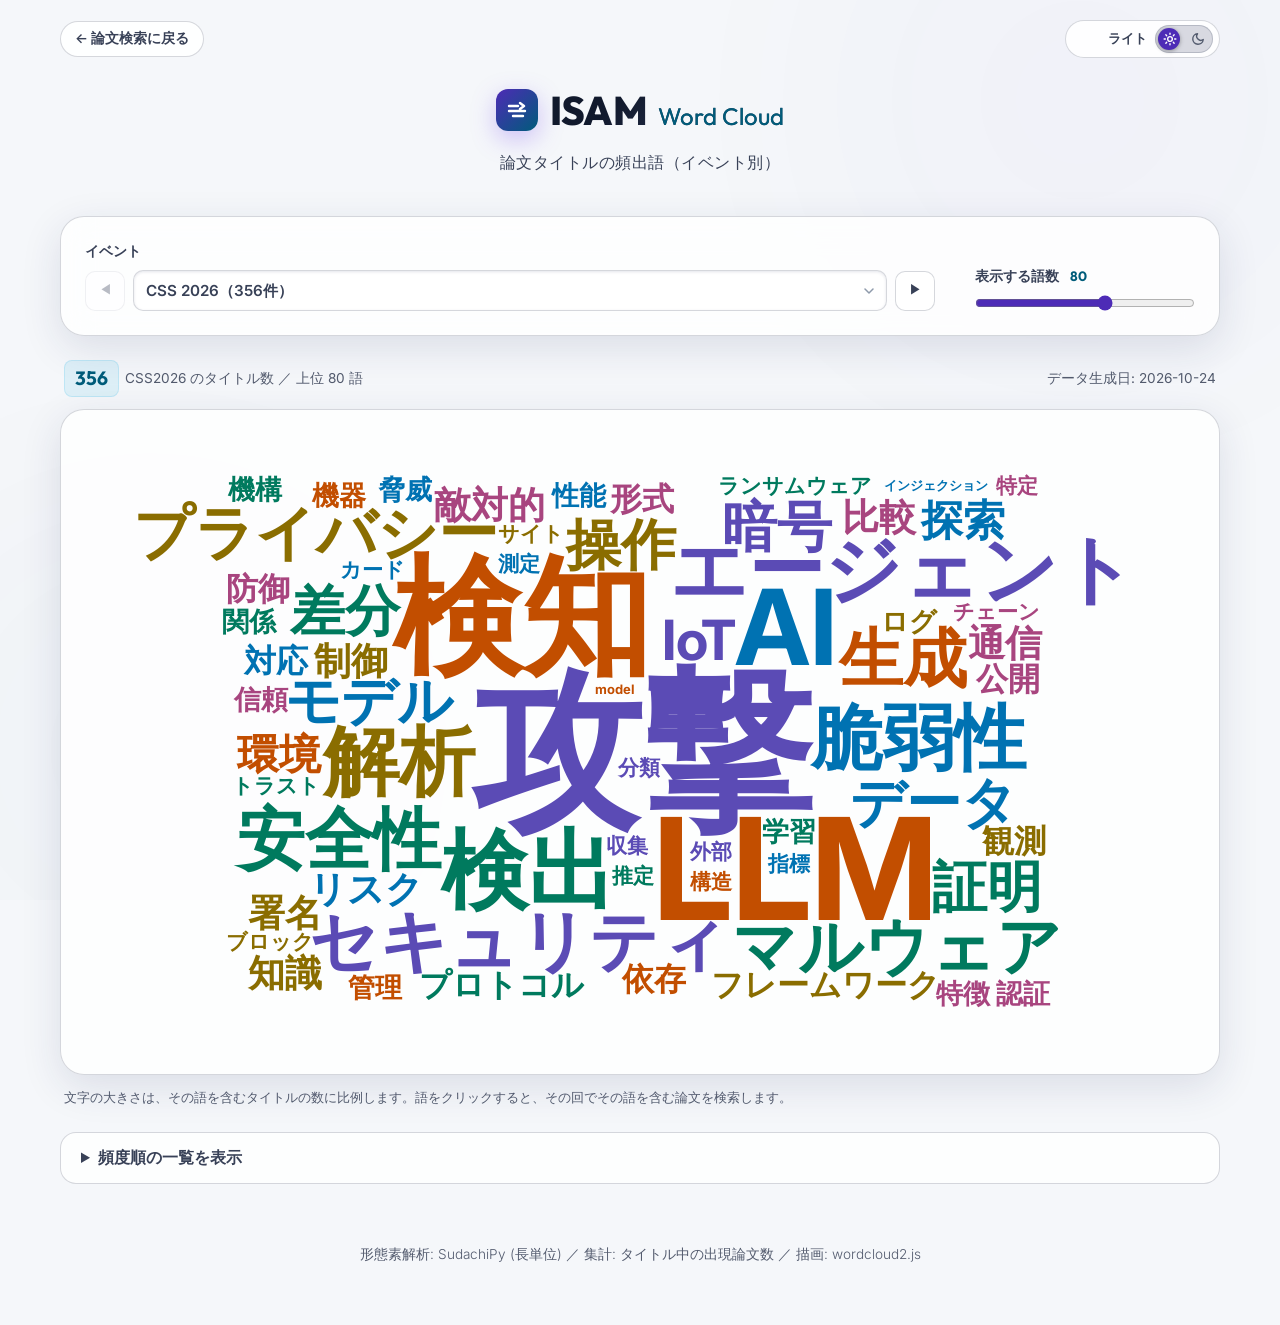
==== commit 5cdfa498: "feat(nav): add top bar with feature nav (index) and back link (wordcloud) - index.html: ヘッダー上部に機能ナビ(" ====
--- a/wordcloud.html
+++ b/wordcloud.html
@@ -38,20 +38,24 @@
 
     <div class="app-container">
         <header class="app-header">
-            <!-- テーマ切替スイッチ (ダーク/ライト) -->
-            <button type="button" id="theme-toggle" class="theme-toggle" role="switch" aria-checked="true" aria-label="ダークモード" title="ダークモード / ライトモードを切り替え">
-                <span class="theme-toggle-label" id="theme-toggle-label">ダーク</span>
-                <span class="theme-toggle-track" aria-hidden="true">
-                    <span class="theme-toggle-thumb"></span>
-                    <svg class="icon-sun" viewBox="0 0 24 24" fill="none" stroke="currentColor" stroke-width="2.4" stroke-linecap="round" stroke-linejoin="round">
-                        <circle cx="12" cy="12" r="4"/>
-                        <path d="M12 2v2M12 20v2M4.9 4.9l1.4 1.4M17.7 17.7l1.4 1.4M2 12h2M20 12h2M4.9 19.1l1.4-1.4M17.7 6.3l1.4-1.4"/>
-                    </svg>
-                    <svg class="icon-moon" viewBox="0 0 24 24" fill="none" stroke="currentColor" stroke-width="2.4" stroke-linecap="round" stroke-linejoin="round">
-                        <path d="M21 12.8A9 9 0 1 1 11.2 3a7 7 0 0 0 9.8 9.8z"/>
-                    </svg>
-                </span>
-            </button>
+            <div class="app-topbar">
+                <a class="back-link" href="index.html">&larr; 論文検索に戻る</a>
+                <!-- テーマ切替スイッチ (ダーク/ライト) -->
+                <button type="button" id="theme-toggle" class="theme-toggle" role="switch" aria-checked="true" aria-label="ダークモード" title="ダークモード / ライトモードを切り替え">
+                    <span class="theme-toggle-label" id="theme-toggle-label">ダーク</span>
+                    <span class="theme-toggle-track" aria-hidden="true">
+                        <span class="theme-toggle-thumb"></span>
+                        <svg class="icon-sun" viewBox="0 0 24 24" fill="none" stroke="currentColor" stroke-width="2.4" stroke-linecap="round" stroke-linejoin="round">
+                            <circle cx="12" cy="12" r="4"/>
+                            <path d="M12 2v2M12 20v2M4.9 4.9l1.4 1.4M17.7 17.7l1.4 1.4M2 12h2M20 12h2M4.9 19.1l1.4-1.4M17.7 6.3l1.4-1.4"/>
+                        </svg>
+                        <svg class="icon-moon" viewBox="0 0 24 24" fill="none" stroke="currentColor" stroke-width="2.4" stroke-linecap="round" stroke-linejoin="round">
+                            <path d="M21 12.8A9 9 0 1 1 11.2 3a7 7 0 0 0 9.8 9.8z"/>
+                        </svg>
+                    </span>
+                </button>
+            </div>
+
 
             <div class="logo-area">
                 <span class="logo-icon">
--- a/css/style.css
+++ b/css/style.css
@@ -184,7 +184,7 @@
 .app-container {
     max-width: 1200px;
     margin: 0 auto;
-    padding: 40px 20px;
+    padding: 20px 20px 40px;
     display: flex;
     flex-direction: column;
     min-height: 100vh;
@@ -1088,9 +1088,7 @@
 
 /* 16. テーマ切替スイッチ (右上) */
 .theme-toggle {
-    position: absolute;
-    top: -28px;
-    right: 0;
+    position: relative;
     display: inline-flex;
     align-items: center;
     gap: 8px;
@@ -1170,3 +1168,60 @@
 @media (prefers-reduced-motion: reduce) {
     .theme-toggle-thumb, body { transition: none; }
 }
+
+/* 17. 上部バー: 機能ナビゲーション(左) と テーマ切替(右) */
+.app-topbar {
+    display: flex;
+    justify-content: space-between;
+    align-items: center;
+    flex-wrap: wrap;
+    gap: 10px 16px;
+    margin-bottom: 20px;
+    text-align: left;
+}
+
+.site-nav ul {
+    list-style: none;
+    display: flex;
+    flex-wrap: wrap;
+    gap: 6px;
+}
+
+.site-nav a,
+.back-link {
+    display: inline-flex;
+    align-items: center;
+    gap: 6px;
+    padding: 6px 14px;
+    border-radius: 999px;
+    border: 1px solid var(--border-color);
+    background: var(--field-bg-soft);
+    color: var(--text-muted);
+    font-size: 0.85rem;
+    font-weight: 600;
+    text-decoration: none;
+    transition: var(--transition-smooth);
+}
+
+.site-nav a:hover,
+.back-link:hover {
+    border-color: var(--primary);
+    color: var(--text-primary);
+    box-shadow: 0 0 12px var(--primary-glow);
+}
+
+/* 現在のページ: 色だけに頼らず、太字・下線・塗りで示す */
+.site-nav a[aria-current="page"] {
+    color: var(--on-primary);
+    background: var(--primary);
+    border-color: var(--primary);
+    text-decoration: underline;
+    text-underline-offset: 4px;
+    cursor: default;
+}
+
+.site-nav a:focus-visible,
+.back-link:focus-visible {
+    outline: 3px solid var(--primary);
+    outline-offset: 2px;
+}
